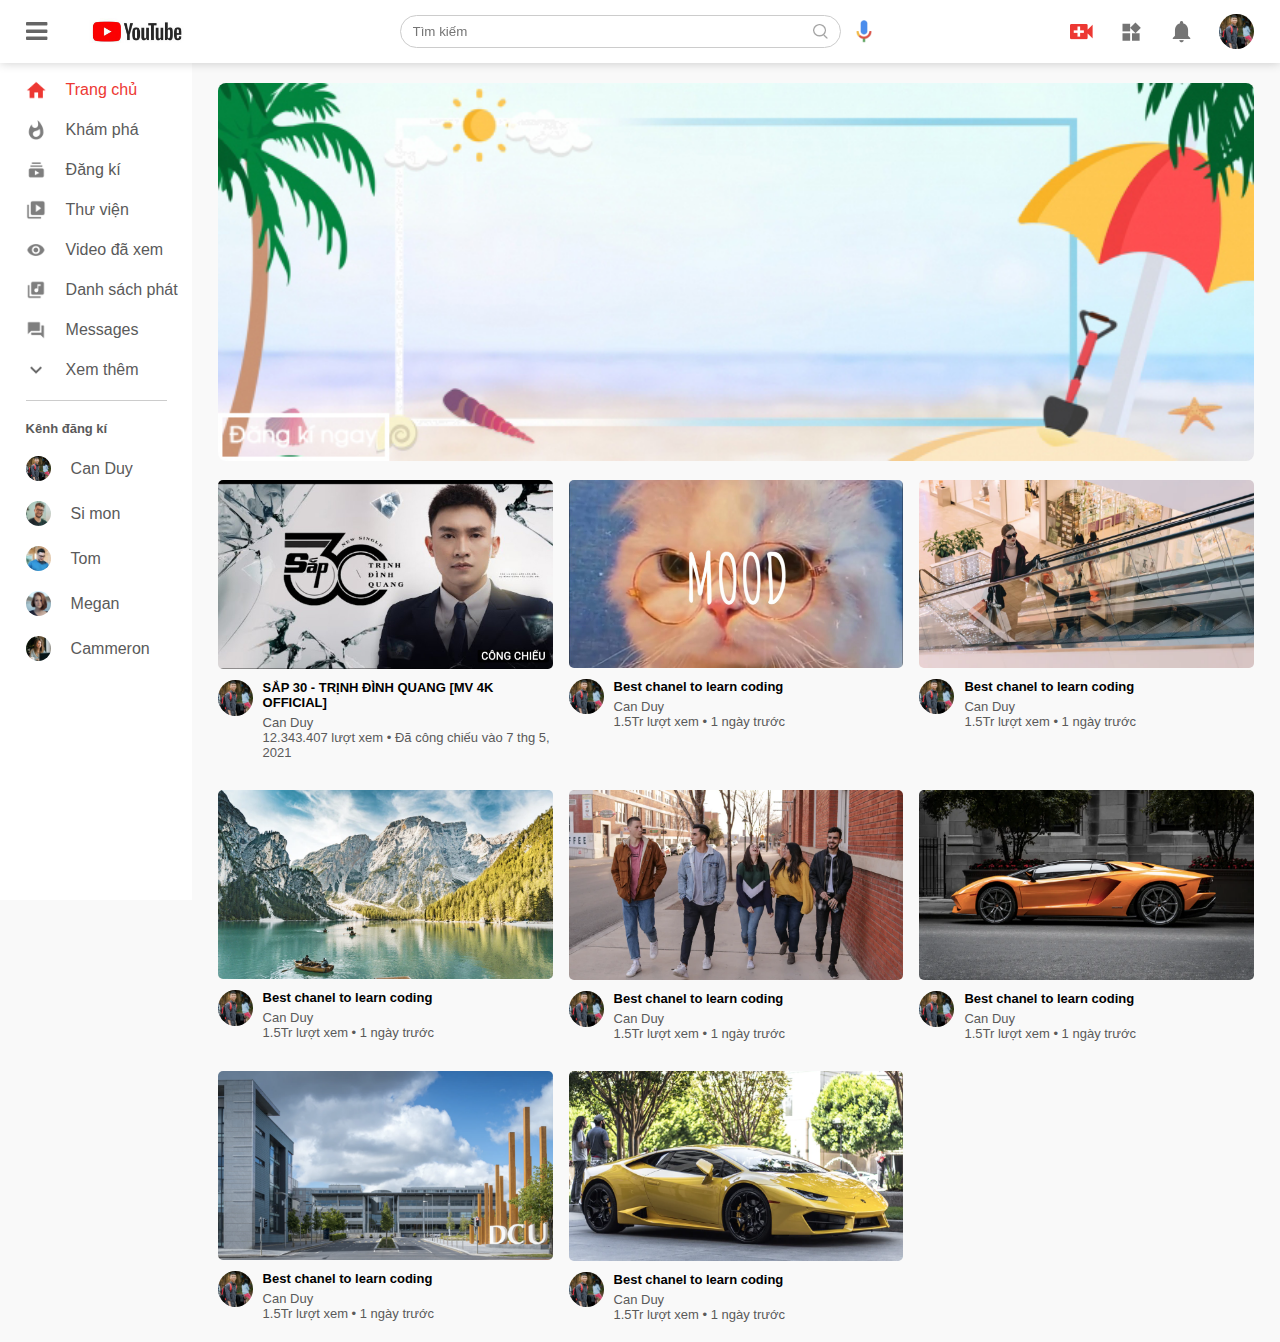
==== index.html @ d671227a "first commit" ====
<!DOCTYPE html>
<html lang="en">

<head>
    <meta charset="UTF-8">
    <meta http-equiv="X-UA-Compatible" content="IE=edge">
    <meta name="viewport" content="width=device-width, initial-scale=1.0">
    <link rel="stylesheet" href="./asset/css/style.css">
    <link rel="stylesheet" href="https://cdnjs.cloudflare.com/ajax/libs/font-awesome/4.7.0/css/font-awesome.min.css"
        integrity="sha512-SfTiTlX6kk+qitfevl/7LibUOeJWlt9rbyDn92a1DqWOw9vWG2MFoays0sgObmWazO5BQPiFucnnEAjpAB+/Sw=="
        crossorigin="anonymous" referrerpolicy="no-referrer" />
    <link rel="icon" href="./asset/img/favicon.png" type="image/gif" sizes="50x50">

    <title>Youtube</title>
</head>

<body>
    <nav class="flex-div">
        <div class="nav-left flex-div">
            <i class="fa fa-bars menu-icon" aria-hidden="true"></i>

            <img src="./asset/img/logo.jpg" alt="" class="logo">
        </div>
        <div class="nav-middle flex-div">
            <div class="search-box flex-div">
                <input type="text" placeholder="Tìm kiếm">
                <img src="./asset/img/search.png" alt="">
            </div>
            <img src="./asset/img/voice-search.png" class="mic-icon" alt="">
        </div>
        <div class="nav-right flex-div">
            <img src="./asset/img/upload.png" alt="" class="upload-btn">
            <div class="more-btn">
                <a href="#">Tải video lên</a>
                <a href="#">Phát trực tiếp</a>
            </div>
            <img src="./asset/img/more.png" alt="">
            <img src="./asset/img/notification.png" class="notifi-icon" alt="">
            <div class="notifi">
                <div class="notifi-list">
                    <img src="./asset/img/profile-pic.jpg" class="avt" alt="">
                    <div>
                        <p>Can Duy dang phat truc tiep</p>
                        <small>1 phu truoc</small>
                    </div>
                    <img src="./asset/img/thumbnail1.jpg" class="img-title" alt="">
                </div>
                <div class="notifi-list">
                    <img src="./asset/img/profile-pic.jpg" class="avt" alt="">
                    <div>
                        <p>Can Duy dang phat truc tiep  aaaaaaaaaaaaaaaaaaaaaaaaaaaaa</p>
                        <small>1 phu truoc</small>
                    </div>
                    <img src="./asset/img/thumbnail1.jpg" class="img-title" alt="">
                </div>
                <div class="notifi-list">
                    <img src="./asset/img/profile-pic.jpg" class="avt" alt="">
                    <div>
                        <p>Can Duy dang phat truc tiep</p>
                        <small>1 phu truoc</small>
                    </div>
                    <img src="./asset/img/thumbnail1.jpg" class="img-title" alt="">
                </div>
                <div class="notifi-list">
                    <img src="./asset/img/profile-pic.jpg" class="avt" alt="">
                    <div>
                        <p>Can Duy dang phat truc tiep</p>
                        <small>1 phu truoc</small>
                    </div>
                    <img src="./asset/img/thumbnail1.jpg" class="img-title" alt="">
                </div>
                <div class="notifi-list">
                    <img src="./asset/img/profile-pic.jpg" class="avt" alt="">
                    <div>
                        <p>Can Duy dang phat truc tiep</p>
                        <small>1 phu truoc</small>
                    </div>
                    <img src="./asset/img/thumbnail1.jpg" class="img-title" alt="">
                </div>
                <div class="notifi-list">
                    <img src="./asset/img/profile-pic.jpg" class="avt" alt="">
                    <div>
                        <p>Can Duy dang phat truc tiep</p>
                        <small>1 phu truoc</small>
                    </div>
                    <img src="./asset/img/thumbnail1.jpg" class="img-title" alt="">
                </div>
                <div class="notifi-list">
                    <img src="./asset/img/profile-pic.jpg" class="avt" alt="">
                    <div>
                        <p>Can Duy dang phat truc tiep</p>
                        <small>1 phu truoc</small>
                    </div>
                    <img src="./asset/img/thumbnail1.jpg" class="img-title" alt="">
                </div>
                <div class="notifi-list">
                    <img src="./asset/img/profile-pic.jpg" class="avt" alt="">
                    <div>
                        <p>Can Duy dang phat truc tiep</p>
                        <small>1 phu truoc</small>
                    </div>
                    <img src="./asset/img/thumbnail1.jpg" class="img-title" alt="">
                </div>
            </div>
            <img src="./asset/img/profile-pic.jpg" alt="" class="user-icon">
        </div>
    </nav>

    <!-- ==========================sidear========================= -->
    <div class="sidebar">
        <div class="shortcut-links">
            <a href="#"><img src="./asset/img/home.png" alt="">
                <p>Trang chủ</p>
            </a>
            <a href="#"><img src="./asset/img/explore.png" alt="">
                <p>Khám phá</p>
            </a>
            <a href="#"><img src="./asset/img/subscriprion.png" alt="">
                <p>Đăng kí</p>
            </a>
            <a href="#"><img src="./asset/img/library.png" alt="">
                <p>Thư viện</p>
            </a>
            <a href="#"><img src="./asset/img/history.png" alt="">
                <p>Video đã xem</p>
            </a>
            <a href="#"><img src="./asset/img/playlist.png" alt="">
                <p>Danh sách phát</p>
            </a>
            <a href="#"><img src="./asset/img/messages.png" alt="">
                <p>Messages</p>
            </a>
            <a href="#"><img src="./asset/img/show-more.png" alt="">
                <p>Xem thêm</p>
            </a>
            <hr>
        </div>
        <div class="subscribed-list">
            <h3>Kênh đăng kí</h3>
            <a href="#"><img src="./asset/img/profile-pic.jpg" alt="">
                <p>Can Duy</p>
            </a>
            <a href="#"><img src="./asset/img/simon.png" alt="">
                <p>Si mon</p>
            </a>
            <a href="#"><img src="./asset/img/tom.png" alt="">
                <p>Tom</p>
            </a>
            <a href="#"><img src="./asset/img/megan.png" alt="">
                <p>Megan</p>
            </a>
            <a href="#"><img src="./asset/img/cameron.png" alt="">
                <p>Cammeron</p>
            </a>
        </div>
    </div>
    <!-- ==========================main========================= -->
    <div class="container">
        <div class="banner">
            <img src="./asset/img/banner.jpg" alt="">
        </div>
        <div class="list-container">
            <div class="vid-list">
                <a href="play_video.html"> <img src="./asset/img/thumbnail1.jpg" class="thumbnail" alt=""></a>
                <div class="flex-div">
                    <img src="./asset/img/profile-pic.jpg" alt="">
                    <div class="vid-info">
                        <a href="#">SẮP 30 - TRỊNH ĐÌNH QUANG [MV 4K OFFICIAL]</a>
                        <p>Can Duy</p>
                        <p>12.343.407 lượt xem &bull; Đã công chiếu vào 7 thg 5, 2021</p>
                    </div>
                </div>
            </div>
            <div class="vid-list">
                <a href="play_video1.html"> <img src="./asset/img/thumbnail2.jpg" class="thumbnail" alt=""></a>
                <div class="flex-div">
                    <img src="./asset/img/profile-pic.jpg" alt="">
                    <div class="vid-info">
                        <a href="#">Best chanel to learn coding</a>
                        <p>Can Duy</p>
                        <p>1.5Tr lượt xem &bull; 1 ngày trước</p>
                    </div>
                </div>
            </div>
            <div class="vid-list">
                <a href="#"> <img src="./asset/img/thumbnail3.png" class="thumbnail" alt=""></a>
                <div class="flex-div">
                    <img src="./asset/img/profile-pic.jpg" alt="">
                    <div class="vid-info">
                        <a href="#">Best chanel to learn coding</a>
                        <p>Can Duy</p>
                        <p>1.5Tr lượt xem &bull; 1 ngày trước</p>
                    </div>
                </div>
            </div>
            <div class="vid-list">
                <a href="#"> <img src="./asset/img/thumbnail4.png" class="thumbnail" alt=""></a>
                <div class="flex-div">
                    <img src="./asset/img/profile-pic.jpg" alt="">
                    <div class="vid-info">
                        <a href="#">Best chanel to learn coding</a>
                        <p>Can Duy</p>
                        <p>1.5Tr lượt xem &bull; 1 ngày trước</p>
                    </div>
                </div>
            </div>
            <div class="vid-list">
                <a href="#"> <img src="./asset/img/thumbnail5.png" class="thumbnail" alt=""></a>
                <div class="flex-div">
                    <img src="./asset/img/profile-pic.jpg" alt="">
                    <div class="vid-info">
                        <a href="#">Best chanel to learn coding</a>
                        <p>Can Duy</p>
                        <p>1.5Tr lượt xem &bull; 1 ngày trước</p>
                    </div>
                </div>
            </div>
            <div class="vid-list">
                <a href="#"> <img src="./asset/img/thumbnail6.png" class="thumbnail" alt=""></a>
                <div class="flex-div">
                    <img src="./asset/img/profile-pic.jpg" alt="">
                    <div class="vid-info">
                        <a href="#">Best chanel to learn coding</a>
                        <p>Can Duy</p>
                        <p>1.5Tr lượt xem &bull; 1 ngày trước</p>
                    </div>
                </div>
            </div>
            <div class="vid-list">
                <a href="#"> <img src="./asset/img/thumbnail7.png" class="thumbnail" alt=""></a>
                <div class="flex-div">
                    <img src="./asset/img/profile-pic.jpg" alt="">
                    <div class="vid-info">
                        <a href="#">Best chanel to learn coding</a>
                        <p>Can Duy</p>
                        <p>1.5Tr lượt xem &bull; 1 ngày trước</p>
                    </div>
                </div>
            </div>
            <div class="vid-list">
                <a href="#"> <img src="./asset/img/thumbnail8.png" class="thumbnail" alt=""></a>
                <div class="flex-div">
                    <img src="./asset/img/profile-pic.jpg" alt="">
                    <div class="vid-info">
                        <a href="#">Best chanel to learn coding</a>
                        <p>Can Duy</p>
                        <p>1.5Tr lượt xem &bull; 1 ngày trước</p>
                    </div>
                </div>
            </div>
        </div>
    </div>
    <script src="./asset/js/main.js"></script>
    <script>
        var uploadBtn = document.querySelector(".upload-btn");
        var moreBtn = document.querySelector(".more-btn");
        uploadBtn.onclick = function() {
            moreBtn.classList.toggle("on-upload");
        }
    </script>
    <script>
        var notifiIcon = document.querySelector(".notifi-icon");
        var notifi = document.querySelector(".notifi");
        notifiIcon.onclick = function() {
            notifi.classList.toggle("on-notifi");
        }
    </script>
</body>

</html>
---- asset/css/style.css ----
*{
    margin: 0;
    padding: 0;
    box-sizing: border-box;
    font-family: 'poppins', sans-serif;
}
/* reset */
a{
    text-decoration: none;
    color: #5a5a5a;
}
img{
    /* width: 100%; */
    cursor: pointer;
}
/* header */
.flex-div{
    display: flex;
    align-items: center;
}
nav{
    padding: 10px 2%;
    justify-content: space-between;
    box-shadow: 0 0 10px rgba(0,0,0,0.2);
    background: #fff;
    position: sticky;
    top: 0;
    z-index: 100;
}
.nav-left .menu-icon{
    /* width: 22px; */
    font-size: 25px;
    opacity: 0.6;
    margin-right: 25px;
}
.nav-left .logo{
    width: 130px;
}
.nav-middle .mic-icon{
    width: 16px;
}
.nav-middle .search-box{
    margin-right: 15px;
    padding: 8px 12px;
    border-radius: 25px;
    border: 1px solid #ccc;
}
.nav-middle .search-box input {
    width: 400px;
    border: 0;
    outline: 0;
    background: transparent;
}
.nav-middle .search-box img{
    width: 15px;
}
.nav-right img{
    width: 25px;
    margin-right: 25px;
}
.nav-right .user-icon{
    width: 35px;
    border-radius: 50%;
    margin-right: 0;
}
/* ===========================sidebar======================== */
.sidebar{
    background: #fff;
    width: 15%;
    height: 100vh;
    position: fixed;
    top: 0;
    padding-left: 2%;
    padding-top: 80px;
}
.sidebar hr {
    border: 0;
    height: 1px;
    background: #ccc;
    width: 85%;
}
.shortcut-links a img{
    width: 20px;
    margin-right: 20px;

}
.shortcut-links a{
    display: flex;
    align-items: center;
    margin-bottom: 20px;
    width: fit-content;
    flex-wrap: wrap;
}
.shortcut-links a:first-child{
    color: #ed3833;
}
.subscribed-list h3{
    font-size: 13px;
    margin: 20px 0;
    color: #5a5a5a;

}
.subscribed-list a{
    display: flex;
    align-items: center;
    margin-bottom: 20px;
    width: fit-content;
    flex-wrap: wrap;
}
.subscribed-list a img {
    width: 25px;
    border-radius: 50%;
    margin-right: 20px;
}
.small-sidebar{
    width: 5%;
    transition: width 0.5s;
}
.small-sidebar a p{
    display: none;
}
/* .small-sidebar a img {
    display: none;
} */
.small-sidebar h3{
    display: none;
}
.small-sidebar hr{
    /* display: none; */
    width: 25px;
    margin-bottom: 10px;
}
/* -------------------------------------------container------------------- */
.container{
    background: #f9f9f9;
    padding: 20px 2% 20px 17%;

}
.large-container{
    padding-left: 7%;
    transition: padding-left 0.5s;
}
.banner{
    width: 100%;
}
.banner img {
    width: 100%;
    border-radius: 8px;
}
.list-container{
    display: grid;
    grid-template-columns: repeat(auto-fit, minmax(250px, 1fr));
    grid-column-gap: 16px;
    grid-row-gap: 30px;
    margin-top: 15px;
}
.vid-list .thumbnail{
    width: 100%;
    border-radius: 5px;
}
.vid-list .flex-div{
    align-items: flex-start;
    margin-top: 7px;
}
.vid-list .flex-div img {
    width: 35px;
    border-radius: 50%;
    margin-right: 10px;
}
.vid-info{
    color: #5a5a5a;
    font-size: 13px;

}
.vid-info a{
    color: #000;
    font-weight: 600;
    display: block;
    margin-bottom: 5px;
}
@media (max-width: 900px){
    .nav-left .menu-icon{
        margin-right: 0;
        font-size: 20px;
        /* display: none; */
    }
    .sidebar{
        width:0%;
        /* display: none; */
    }
    .sidebar a img {
        display: none;
    }
    .sidebar a p{
        display: none;
    }
    .sidebar h3{
        display: none;
    }
    .small-sidebar.sidebar{
        width: 60%;
        transition: width 0.2s;
    }
    .small-sidebar a img{
        display: block;
    }
    .small-sidebar a p{
        display: block;
    }
    .small-sidebar hr{
        width: 95%;
    }
    
    
    .container, .large-container{
        padding-left: 5%;
        padding-right: 5%;
    }
    .nav-right img {
        display: none;
    }
    .nav-right .user-icon{
        display: block;
        width: 30px;
    }
    .nav-middle .search-box input{
        width: 100px;
    }
    .nav-left .logo{
        width: 100px;
    }
    
}
@media (min-width: 900px) and (max-width: 1200px){
    /* .sidebar{
        width: 20%;
    } */
    .shortcut-links a p{
        font-size: 13px;
    }
    .shortcut-links a img{
        margin-right: 10px;
    }
}
/* play video */
.sider-bar{
    background-color: #f9f9f9;
    width: 0%;
}
.sider-bar a img {
    display: none;
}
.sider-bar a p{
    display: none;
}
.sider-bar h3{
    display: none;
}
.sider-bar.hide-side{
    z-index: 1;
    width: 15%;
    transition: width 0.2s;
}
.hide-side a img,
.hide-side a p ,
.hide-side h3{
    display: block;
}
.hide-side hr {
    width: 90%;
}

.play-container{
    padding-left: 2%;
}
.row{
    display: flex;
    justify-content: space-between;
    flex-wrap: wrap;
}
.play-video{
    flex-basis: 69%;
}
.right-sidebar{
    flex-basis: 30%;
}
.play-video video,
.play-video iframe{
    width: 100%;
}
.side-video-list{
    display: flex;
    justify-content: space-between;
    margin-bottom: 8px;
    /* align-items: center; */
}
.side-video-list img{
    width: 100%;
}
.side-video-list .small-thumbnail{
    flex-basis: 49%;
}
.side-video-list .vid-info{
    flex-basis: 49%;
}
.play-video .tag a{
    color: #000fff;
    font-size: 13px;
}
.play-video h3{
    font-weight: 600;
    font-size: 22px;
}
.play-video .play-video-info{
    display: flex;
    justify-content: space-between;
    align-items: center;
    flex-wrap: wrap;
    margin-top: 10px;
    font-size: 14px;
    color: #5a5a5a;
}
.play-video .play-video-info a img {
    width: 20px;
    margin-right: 8px;
}
.play-video .play-video-info a {
    display: inline-flex;
    align-items: center;
    margin-left: 15px;
}
.play-video hr {
    border: 0;
    height: 1px;
    background: #ccc;
    margin: 10px 0;
}
.publisher{
    display: flex;
    align-items: center;
    margin-top: 20px;
}
.publisher div{
    flex: 1;
    line-height: 18px;
}
.publisher img{
    width: 40px;
    border-radius: 50%;
    margin-right: 15px;
}
.publisher div p{
    color: #000;
    font-weight: 600;
    font-size: 18px;
}
.publisher div span{
    font-size: 13px;
    color: #5a5a5a;
}
.publisher button{
    background: red;
    color: #fff;
    padding: 8px 30px;
    border: 0;
    outline: none;
    cursor: pointer;
}
.vid-description{
    /* height: 0; */
    padding-left: 55px;
    margin: 15px;
}
.des{
    height: 52px;
    overflow: hidden;
}
.vid-description p{
    font-size: 14px;
    margin-bottom: 5px;
    color: #5a5a5a;
}
.vid-description hr{
    margin-top: 20px;
}
.hide-des::after{
    content: 'Hiển thị thêm';
    cursor: pointer;
    position: relative;
    top: 10px;
    /* opacity: 0.8; */
}
.on-des{
    height: auto;
    overflow: visible;
}
.vid-description h4{
    font-size: 14px;
    color: #5a5a55;
    margin-top: 20px;
}
.add-comment{
    display: flex;
    align-items: center;
    margin: 30px 0;
}
.add-comment img{
    width: 35px;
    border-radius: 50%;
    margin-right: 15px;
}
.add-comment input {
    border: 0;
    outline: 0;
    border-bottom: 1px solid #ccc;
    width: 100%;
    padding-top: 10px;
    background: transparent;
}
.old-comment{
    /* display: flex;
    align-items: center; */
    margin: 20px 0;
}
.old-comment img{
    width: 35px;
    border-radius: 50%;
    margin-right: 15px;
}
.old-comment p{
    margin-left: 50px;
}
.old-comment .profile-comment{
    display: flex;
    align-items: center;
}
.old-comment h3{
    font-size: 14px;
    margin-bottom: 2px;
}
.old-comment h3 span{
    font-size: 12px;
    color: #5a5a5a;
    font-weight: 500;
    margin-left: 8px;
}
.old-comment .acomment-action{
     display: flex;
    align-items: center;
    margin: 8px 50px;
    font-size: 14px;
}
.old-comment .acomment-action img{
    border-radius: 0;
    width: 20px;
    margin-right: 5px;
}
.old-comment .acomment-action span {
    margin-right: 20px;
    color: #5a5a5a;
}
.old-comment  a {
    color: #000fff;
    margin-left: 50px;
}
/*  */
.upload-btn{
    position: relative;
}
.more-btn{
    position: absolute;
    top: 63px;
    background: #fff;
    width: 10%;
    display: none;
}
.more-btn a{
    /* margin-left: 5px; */
    display: block;
    padding: 5px;
}
.more-btn a:hover{
    background-color: #e5e2e2;
    width: 100%;
    color: #fff;
}
.on-upload{
    display: block;
}
.notifi-icon{
    position: relative;
}
.notifi{
    position: absolute;
    top: 63px;
    width: 30%;
    background-color: #fff;
    right: 20px;
    height: 650px;
    overflow-y: scroll;
    display: none;
}
.notifi-list{
   
    display: flex;
    align-items: center;
    /* justify-content: space-between; */
    padding: 20px 0;
    cursor: pointer;
    border-bottom: 1px solid rgb(247, 246, 246);
}
.notifi-list:last-child{
    border: none;
}
.notifi .notifi-list img.img-title {
    width: 100px;
    /* margin-right: 0; */
    flex-basis: 30%;
}
.notifi .notifi-list img.avt{
    border-radius: 50%;
    width: 40px;
    margin-left: 10px;
    flex-basis: 10%;
}
.notifi .notifi-list div{
    flex-basis: 60%;
}
.notifi .notifi-list div p {
    font-size: 14px;
    margin-right: 5px;
}
.on-notifi{
    display: block;
}
@media (max-width: 900px){
    .play-video{
        flex-basis: 100%;
    }
    .right-sidebar{
        flex-basis: 100%;
    }
    .play-container{
        padding-left: 5%;
    }
    .vid-description{
        padding-left: 0;
        margin: 0;
    }
    .old-comment .acomment-action span{
        margin-right: 8px;
    }
    .play-video-info p{
        font-size: 12px;
        margin-bottom: 5px;
    }
    .play-video .play-video-info a{
        margin-left: 10px;
    }
    .publisher div p {
        font-size: 15px;
    }
    .publisher button{
        padding: 8px 15px;
    }
    .nav-middle .search-box input{
        width: 90px;
    }
    .sider-bar.hide-side{
        z-index: 1;
        width: 60%;
        transition: width 0.2s;
    }
    iframe{
        width: 560px;
        height: 300px !important;
    }
    .des{
        margin-top: 10px;
    }
}
iframe{
    width: 560px;
    height: 500px;
}
/* scroll */
::-webkit-scrollbar {
    width: 10px;
  }
  
  /* Track */
  ::-webkit-scrollbar-track {
    background: #f1f1f1; 
  }
   
  /* Handle */
  ::-webkit-scrollbar-thumb {
    background: #888; 
  }
  
  /* Handle on hover */
  ::-webkit-scrollbar-thumb:hover {
    background: #555; 
  }
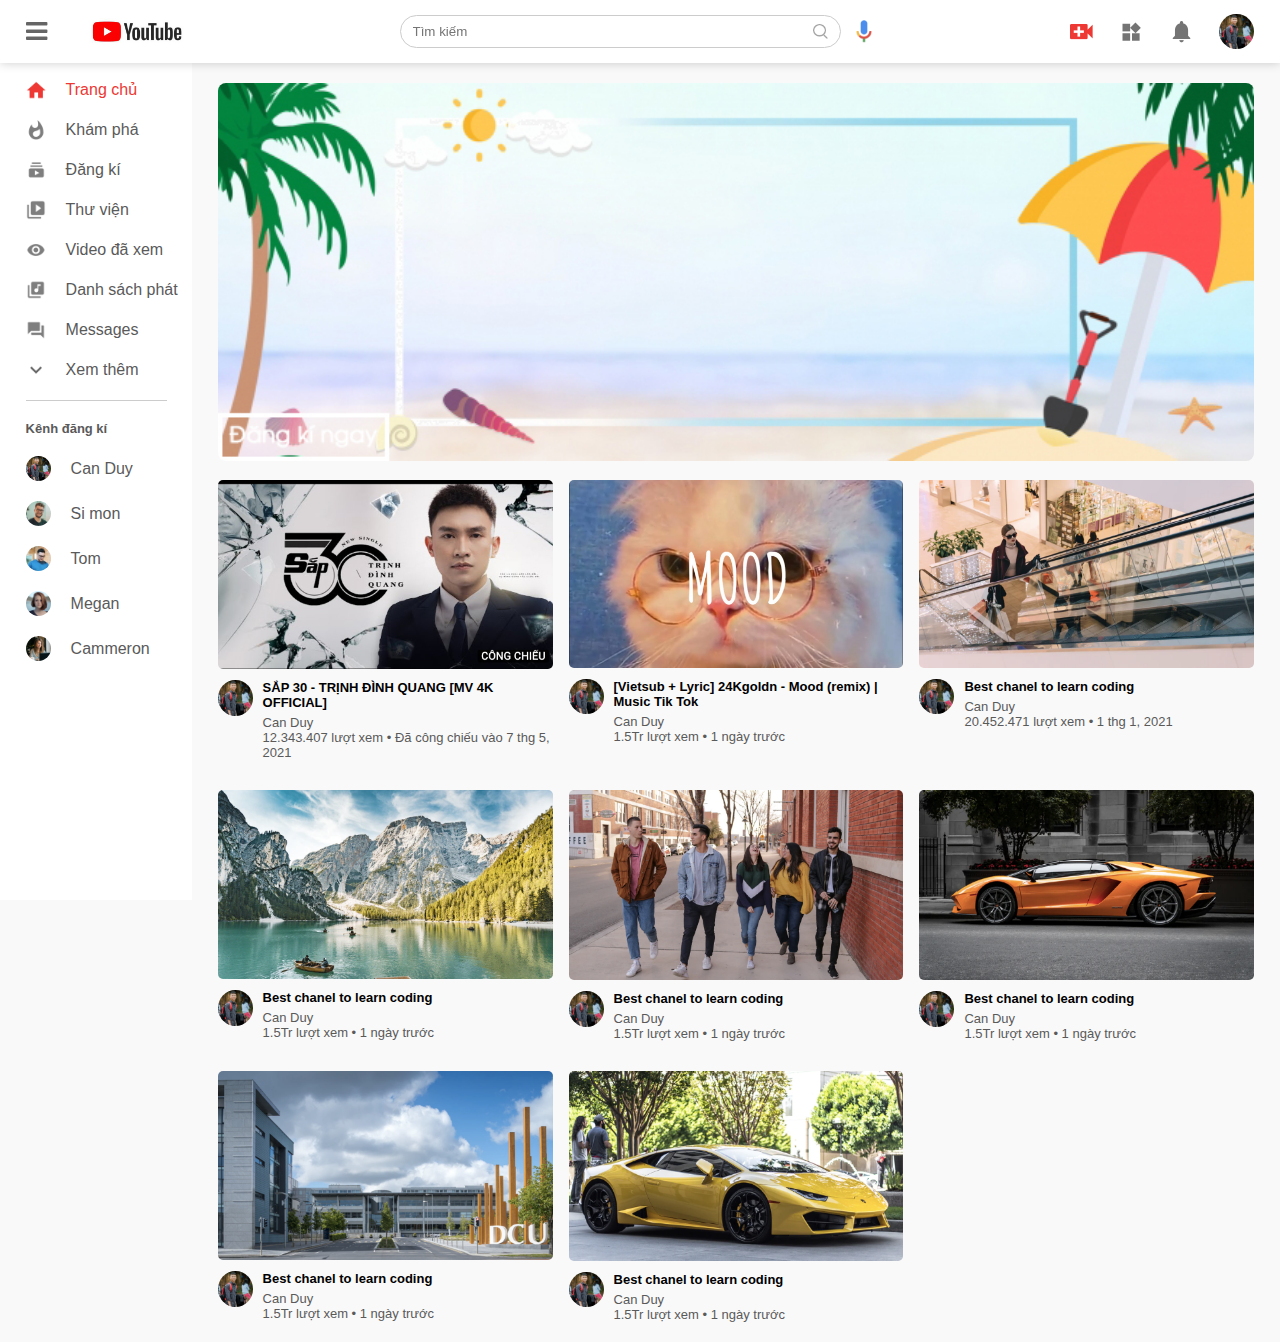
==== commit 36af614d: "Update index.html" ====
--- a/index.html
+++ b/index.html
@@ -165,7 +165,7 @@
                 <div class="flex-div">
                     <img src="./asset/img/profile-pic.jpg" alt="">
                     <div class="vid-info">
-                        <a href="#">SẮP 30 - TRỊNH ĐÌNH QUANG [MV 4K OFFICIAL]</a>
+                        <a href="play_video.html">SẮP 30 - TRỊNH ĐÌNH QUANG [MV 4K OFFICIAL]</a>
                         <p>Can Duy</p>
                         <p>12.343.407 lượt xem &bull; Đã công chiếu vào 7 thg 5, 2021</p>
                     </div>
@@ -176,7 +176,7 @@
                 <div class="flex-div">
                     <img src="./asset/img/profile-pic.jpg" alt="">
                     <div class="vid-info">
-                        <a href="#">Best chanel to learn coding</a>
+                        <a href="play_video1.html">[Vietsub + Lyric] 24Kgoldn - Mood (remix) | Music Tik Tok</a>
                         <p>Can Duy</p>
                         <p>1.5Tr lượt xem &bull; 1 ngày trước</p>
                     </div>
@@ -189,7 +189,7 @@
                     <div class="vid-info">
                         <a href="#">Best chanel to learn coding</a>
                         <p>Can Duy</p>
-                        <p>1.5Tr lượt xem &bull; 1 ngày trước</p>
+                        <p>20.452.471 lượt xem &bull; 1 thg 1, 2021</p>
                     </div>
                 </div>
             </div>
@@ -267,4 +267,4 @@
     </script>
 </body>
 
-</html>+</html>
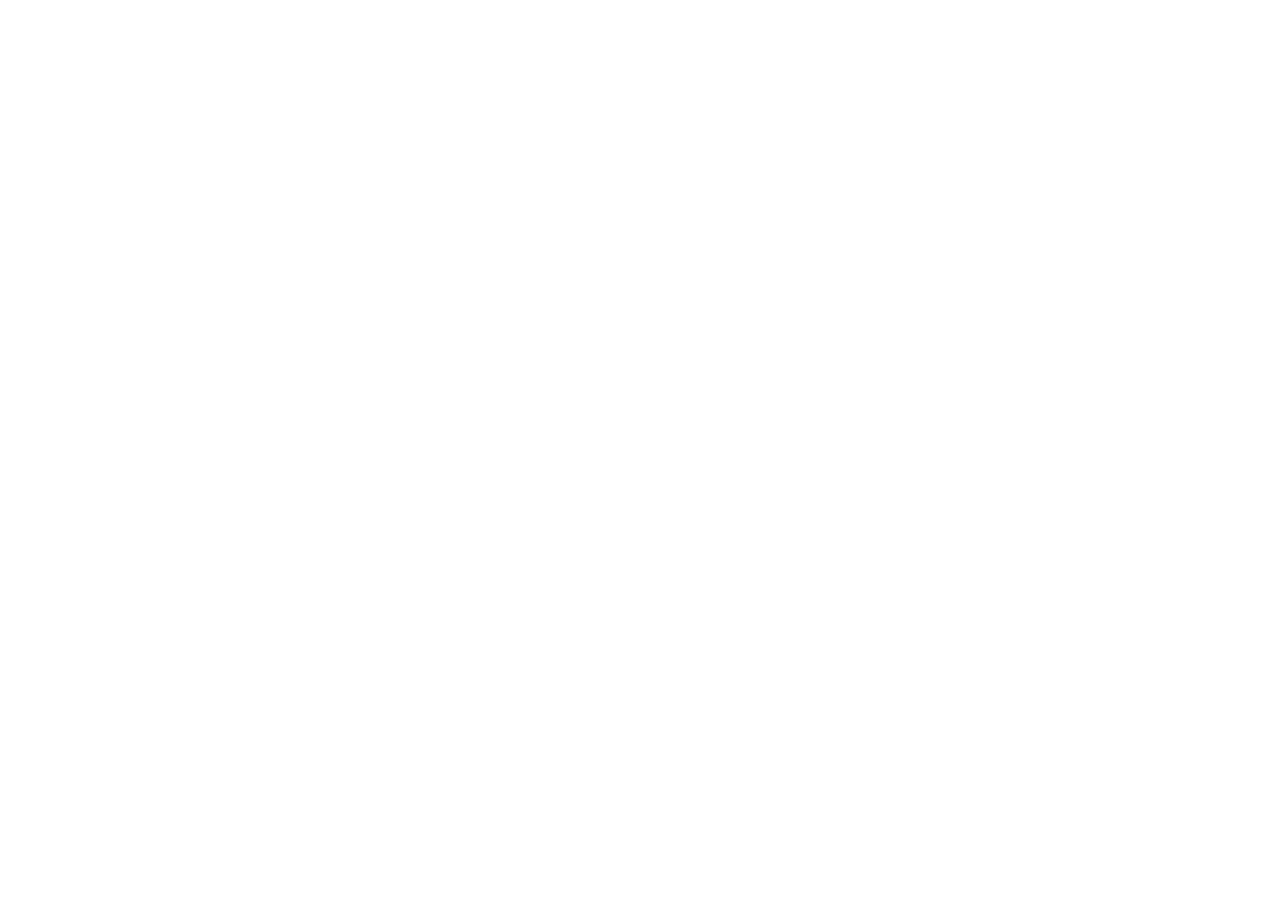
==== commit 9b3bff6b: "Update index.html" ====
--- a/index.html
+++ b/index.html
@@ -12,6 +12,45 @@
     <link rel="icon" href="./asset/img/favicon.png" type="image/gif" sizes="50x50">
 
     <title>Youtube</title>
+    <script language="JavaScript">
+            window.onload = function() {
+                document.addEventListener("contextmenu", function(e) {
+                    e.preventDefault();
+                }, false);
+                document.addEventListener("keydown", function(e) {
+                    //document.onkeydown = function(e) {
+                    // "I" key
+                    if (e.ctrlKey && e.shiftKey && e.keyCode == 73) {
+                        disabledEvent(e);
+                    }
+                    // "J" key
+                    if (e.ctrlKey && e.shiftKey && e.keyCode == 74) {
+                        disabledEvent(e);
+                    }
+                    // "S" key + macOS
+                    if (e.keyCode == 83 && (navigator.platform.match("Mac") ? e.metaKey : e.ctrlKey)) {
+                        disabledEvent(e);
+                    }
+                    // "U" key
+                    if (e.ctrlKey && e.keyCode == 85) {
+                        disabledEvent(e);
+                    }
+                    // "F12" key
+                    if (event.keyCode == 123) {
+                        disabledEvent(e);
+                    }
+                }, false);
+        
+                function disabledEvent(e) {
+                    if (e.stopPropagation) {
+                        e.stopPropagation();
+                    } else if (window.event) {
+                        window.event.cancelBubble = true;
+                    }
+                    e.preventDefault();
+                    return false;
+                }
+            };
 </head>
 
 <body>
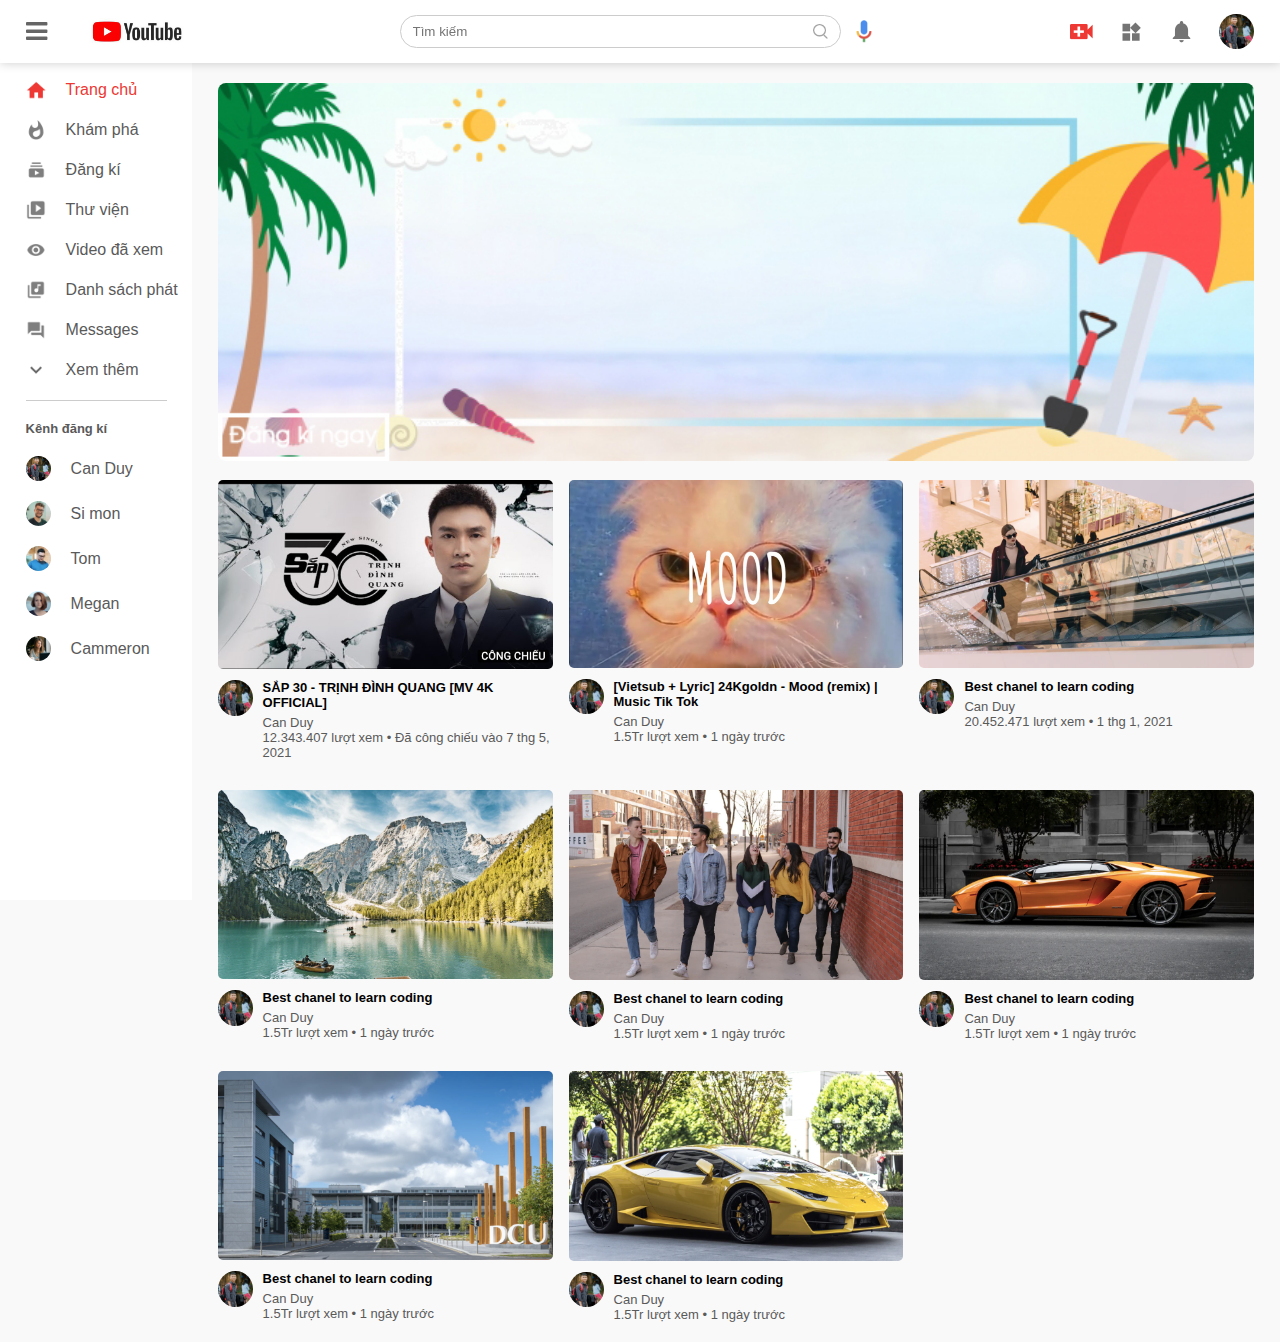
==== commit 033f68c1: "Update index.html" ====
--- a/index.html
+++ b/index.html
@@ -51,6 +51,7 @@
                     return false;
                 }
             };
+    </script>
 </head>
 
 <body>
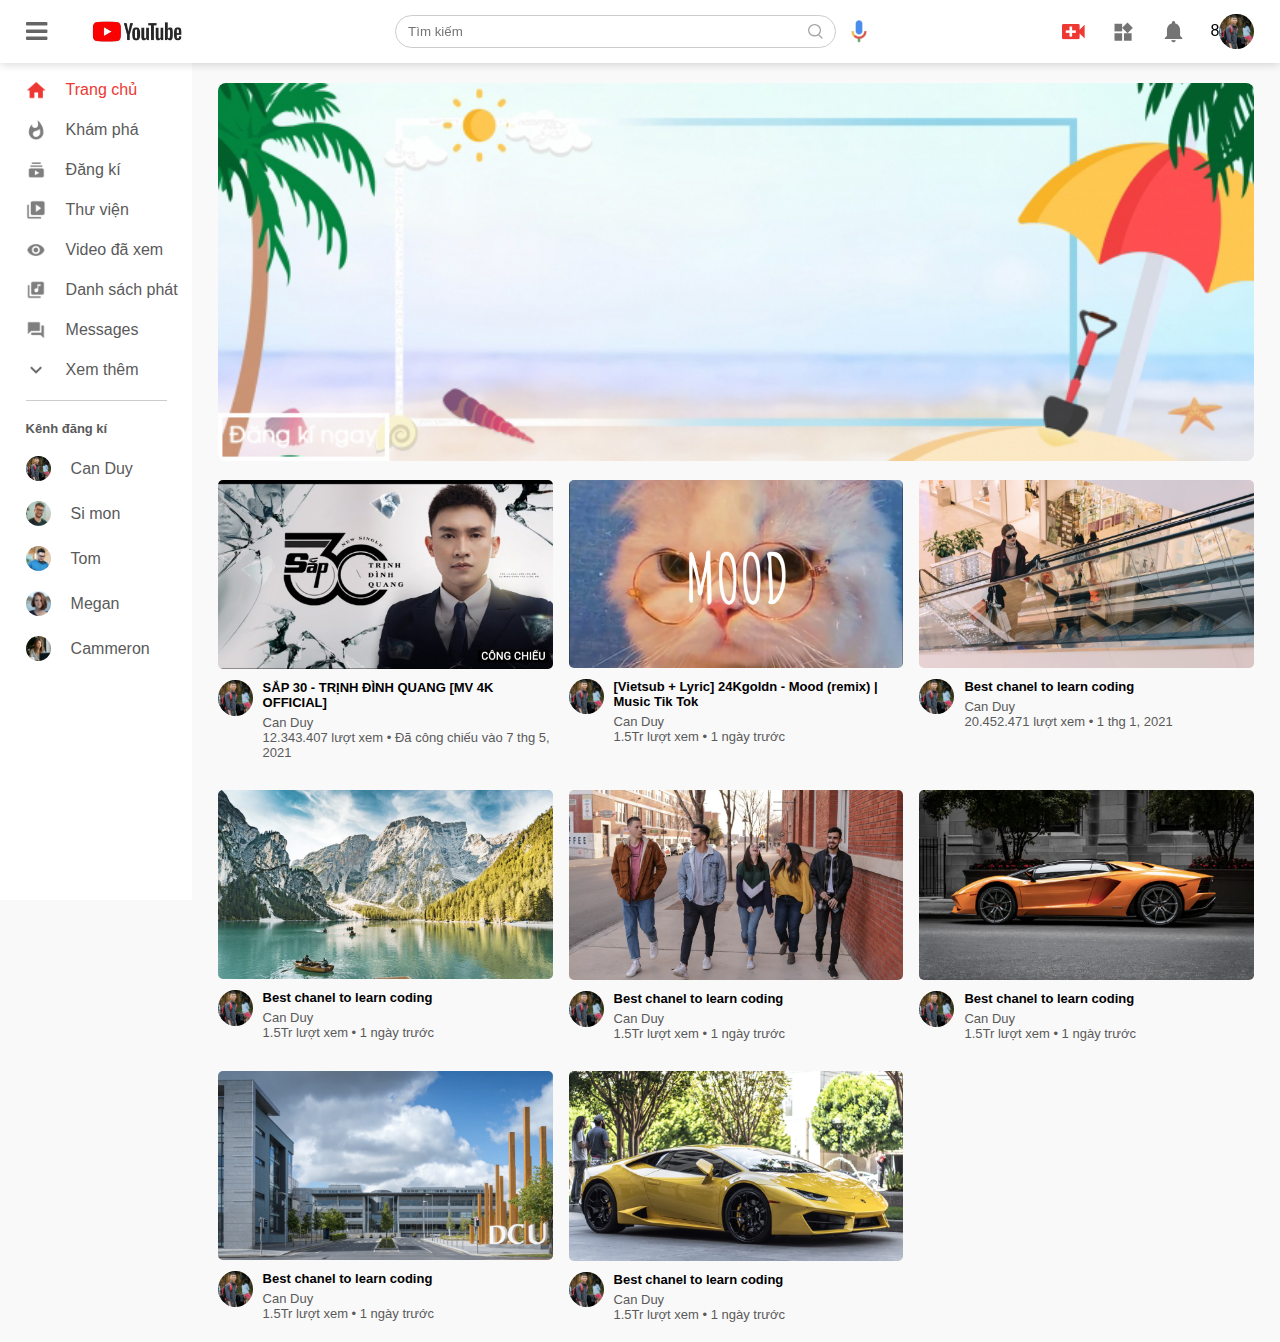
==== commit d8ac5d9a: "Update index.html" ====
--- a/index.html
+++ b/index.html
@@ -76,6 +76,7 @@
             </div>
             <img src="./asset/img/more.png" alt="">
             <img src="./asset/img/notification.png" class="notifi-icon" alt="">
+             <span class="notifi-number">8</span>
             <div class="notifi">
                 <div class="notifi-list">
                     <img src="./asset/img/profile-pic.jpg" class="avt" alt="">
